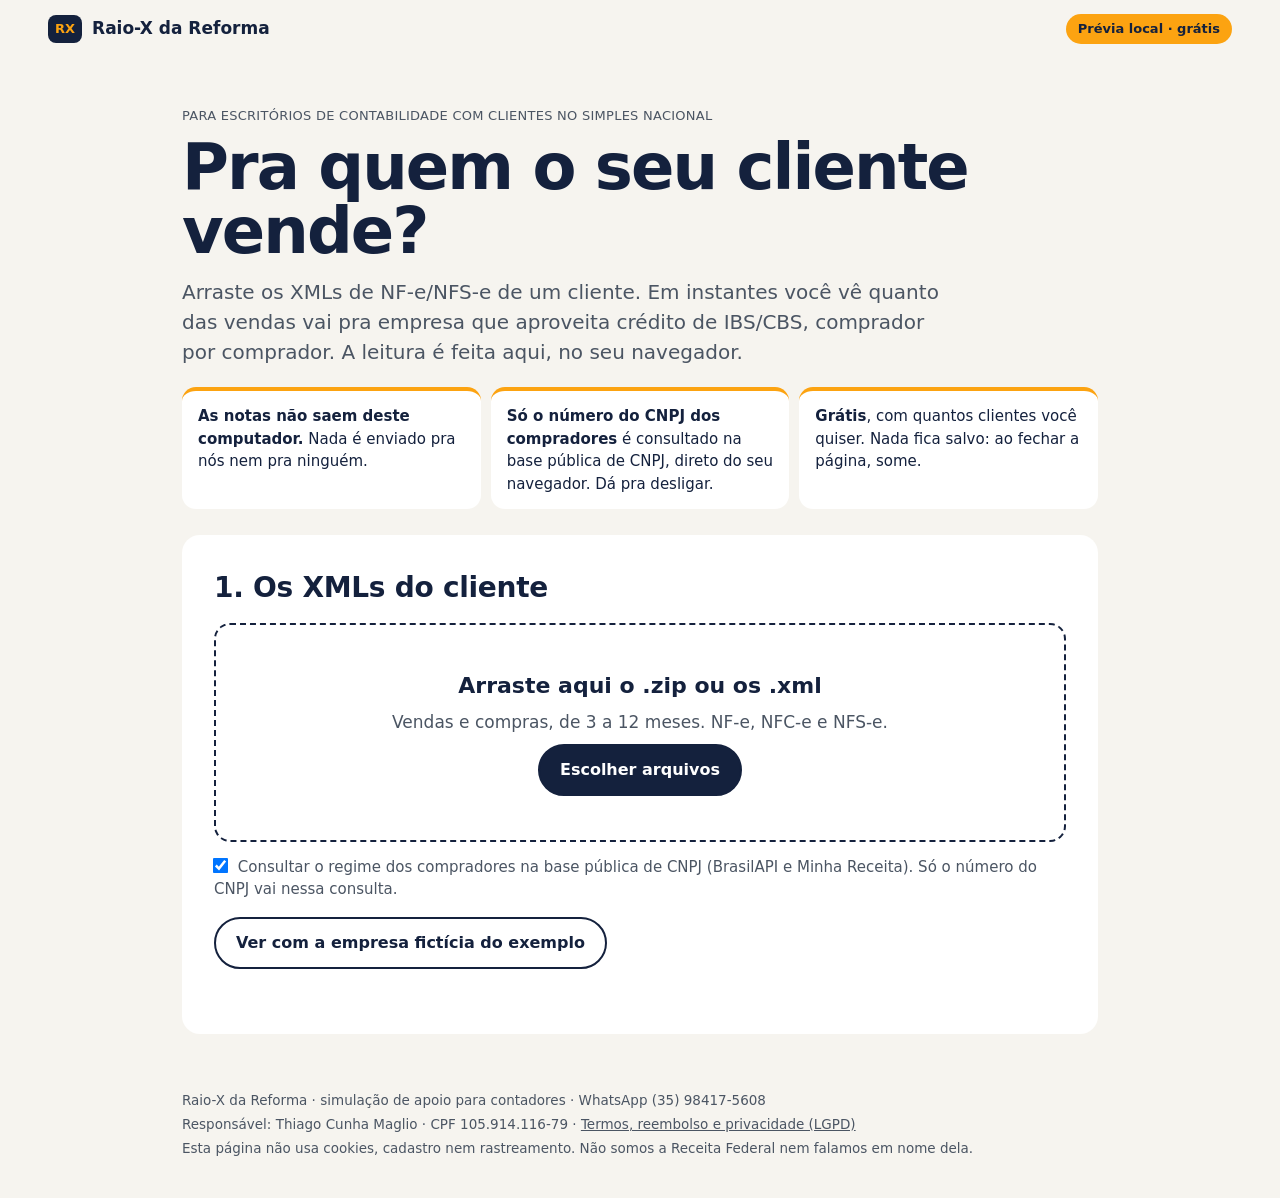
==== previa/index.html @ ca3b4e95 "Local preview page: XMLs read in the browser, buyer mix on screen, totals-only summary to download C" ====
<!doctype html>
<html lang="pt-BR">
<head>
<meta charset="utf-8">
<meta name="viewport" content="width=device-width, initial-scale=1">
<!-- The lock behind "as notas não saem deste computador": this page may only talk to its own site and to the two
     public CNPJ sources below. The browser itself blocks anything else. -->
<meta http-equiv="Content-Security-Policy" content="default-src 'none'; script-src 'self'; style-src 'self'; img-src 'self' data:; connect-src 'self' https://brasilapi.com.br https://minhareceita.org; base-uri 'none'; form-action 'none'">
<meta name="referrer" content="no-referrer">
<title>Prévia local · Raio-X da Reforma</title>
<meta name="description" content="Para contadores: veja quanto das vendas de um cliente do Simples vai pra quem aproveita crédito de IBS/CBS. Os XMLs são lidos no seu navegador e não são enviados.">
<meta name="theme-color" content="#14213d">
<meta property="og:title" content="Prévia local · Raio-X da Reforma">
<meta property="og:description" content="Pra quem o seu cliente do Simples vende? Os XMLs são lidos no seu navegador e não saem do seu computador.">
<meta property="og:locale" content="pt_BR">
<link rel="icon" href="../img/icon.svg" type="image/svg+xml">
<link rel="stylesheet" href="previa.css">
</head>
<body>

<header class="topo">
  <a class="marca" href="../" aria-label="Raio-X da Reforma, página inicial"><span class="marca__selo" aria-hidden="true">RX</span>Raio-X da Reforma</a>
  <span class="etiqueta">Prévia local · grátis</span>
</header>

<main>
<section class="abre">
  <p class="rotulo">Para escritórios de contabilidade com clientes no Simples Nacional</p>
  <h1>Pra quem o seu cliente vende?</h1>
  <p class="sub">Arraste os XMLs de NF-e/NFS-e de um cliente. Em instantes você vê quanto das vendas vai pra empresa que aproveita crédito de IBS/CBS, comprador por comprador. A leitura é feita aqui, no seu navegador.</p>
  <ul class="garantias">
    <li><b>As notas não saem deste computador.</b> Nada é enviado pra nós nem pra ninguém.</li>
    <li><b>Só o número do CNPJ dos compradores</b> é consultado na base pública de CNPJ, direto do seu navegador. Dá pra desligar.</li>
    <li><b>Grátis</b>, com quantos clientes você quiser. Nada fica salvo: ao fechar a página, some.</li>
  </ul>
</section>

<section class="cartao" id="entrada" aria-labelledby="t-entrada">
  <h2 id="t-entrada">1. Os XMLs do cliente</h2>
  <div class="solta" id="solta" tabindex="0" role="button" aria-describedby="solta-dica">
    <p class="solta__titulo">Arraste aqui o .zip ou os .xml</p>
    <p id="solta-dica">Vendas e compras, de 3 a 12 meses. NF-e, NFC-e e NFS-e.</p>
    <button type="button" class="botao" id="escolher">Escolher arquivos</button>
    <input type="file" id="arquivos" multiple accept=".xml,.zip,application/zip,text/xml,application/xml" hidden>
  </div>
  <label class="opcao"><input type="checkbox" id="consultar" checked> Consultar o regime dos compradores na base pública de CNPJ (BrasilAPI e Minha Receita). Só o número do CNPJ vai nessa consulta.</label>
  <p class="acoes"><button type="button" class="botao botao--linha" id="demo">Ver com a empresa fictícia do exemplo</button></p>
  <p class="aviso" id="status" role="status" aria-live="polite"></p>
</section>

<section class="cartao" id="resultado" hidden aria-labelledby="t-resultado">
  <h2 id="t-resultado">2. O que as notas mostram</h2>
  <p class="exemplo" id="eh-exemplo" hidden>EXEMPLO COM EMPRESA FICTÍCIA. Os números ilustram a prévia, não se referem a ninguém real.</p>
  <p id="empresa-linha"></p>
  <p class="opcao" id="varias" hidden><label>Os arquivos têm notas emitidas por mais de um CNPJ. Empresa analisada: <select id="emissor"></select></label></p>

  <div class="numeros">
    <div class="numero numero--forte"><b id="n-credito">–</b><span>das vendas vão pra empresas fora do Simples, que aproveitam crédito</span></div>
    <div class="numero"><b id="n-vendas">–</b><span id="n-vendas-nota">vendas por ano (projeção pelas notas)</span></div>
    <div class="numero"><b id="n-incerto">–</b><span>das vendas pra CNPJ sem consulta</span></div>
  </div>
  <p class="aviso" id="progresso" role="status" aria-live="polite"></p>

  <h3>Pra quem ele vende</h3>
  <div class="rolagem"><table id="t-grupos"><thead><tr><th>Tipo de comprador</th><th>Vendas/ano</th><th>%</th></tr></thead><tbody></tbody></table></div>

  <h3>Maiores compradores</h3>
  <div class="rolagem"><table id="t-compradores"><thead><tr><th>CNPJ</th><th>Nome na base pública</th><th>Situação</th><th>Vendas no período</th><th>%</th></tr></thead><tbody></tbody></table></div>
  <p class="pequeno" id="mais-compradores"></p>

  <h3>De quem ele compra</h3>
  <div class="rolagem"><table id="t-compras"><tbody></tbody></table></div>

  <div class="leitura">
    <p><b>Como ler.</b> Quanto maior a fatia vendida pra empresas fora do Simples, mais o IBS/CBS por fora tende a pesar a favor, porque esses compradores passam a aproveitar o crédito cheio. A partir de que percentual compensa muda de empresa pra empresa: depende do anexo, da faixa do Simples e das compras. No exemplo fictício do nosso site, esse ponto foi 70%.</p>
    <p class="pequeno">Limites: a base pública diz se o comprador é do Simples ou MEI, mas não diz se uma empresa do Simples optou pelo IBS/CBS por fora (ela também aproveita crédito); confirme com os maiores compradores. Órgão público, associação, condomínio e pessoa física com CNPJ não entram como quem aproveita crédito. Entram só notas de venda e de compra autorizadas; remessas são ignoradas e devoluções, descontadas. Isto é apoio pra sua análise, não substitui a sua revisão.</p>
  </div>
  <details><summary>Arquivos e itens ignorados</summary><p class="pequeno" id="ignorados"></p></details>
</section>

<section class="cartao cartao--escuro" id="pedido" hidden aria-labelledby="t-pedido">
  <h2 id="t-pedido">3. Quer o resultado em reais, de 2027 a 2033?</h2>
  <p>O relatório completo mostra o ponto de equilíbrio desta empresa e o ganho ou a perda com o IBS/CBS por fora em 2027, 2029, 2031 e 2033, num PDF com o nome do seu escritório. <b>O primeiro é grátis</b>; depois, <span id="preco">R$ 49</span> por relatório.</p>
  <p>Você não precisa mandar as notas. Baixe o <b>resumo</b> (só totais) e envie no nosso WhatsApp.</p>
  <div class="campos">
    <label>Nome da empresa (como sai no PDF)<input type="text" id="f-empresa" maxlength="80" autocomplete="off"></label>
    <label>Anexo do Simples hoje
      <select id="f-anexo">
        <option value="">Escolha</option>
        <option value="I">Anexo I · comércio</option>
        <option value="II">Anexo II · indústria</option>
        <option value="III">Anexo III · serviços</option>
        <option value="IV">Anexo IV · serviços</option>
        <option value="V">Anexo V · serviços</option>
      </select>
    </label>
    <label>Nome do escritório (como sai no PDF)<input type="text" id="f-escritorio" maxlength="80" autocomplete="organization"></label>
  </div>
  <p class="acoes">
    <button type="button" class="botao botao--acento" id="baixar">Baixar o resumo</button>
    <a class="botao botao--linha" id="zap" target="_blank" rel="noopener">Abrir o WhatsApp</a>
  </p>
  <p class="aviso" id="pedido-status" role="status" aria-live="polite"></p>
  <p class="pequeno">O resumo leva os totais por mês, por produto (NCM ou NBS, com a descrição do item) e por tipo de comprador, o CNPJ da empresa analisada e o que você digitou acima. Não leva as notas, nem CNPJ ou nome de comprador e de fornecedor, nem CPF.</p>
  <details><summary>Ver o conteúdo do resumo antes de enviar</summary><pre id="ver-resumo"></pre></details>
</section>

<section class="cartao" id="carteira" hidden aria-labelledby="t-carteira">
  <h2 id="t-carteira">Clientes que você já olhou nesta sessão</h2>
  <div class="rolagem"><table id="t-carteira-lista"><thead><tr><th>Empresa</th><th>Vendas/ano</th><th>% pra quem aproveita crédito</th><th>% sem consulta</th></tr></thead><tbody></tbody></table></div>
  <p class="acoes"><button type="button" class="botao" id="outro">Analisar outro cliente</button></p>
  <p class="pequeno">A lista fica só na memória desta página e some quando você fecha ou recarrega.</p>
</section>
</main>

<footer class="rodape">
  <p>Raio-X da Reforma · simulação de apoio para contadores · WhatsApp <span data-fone></span></p>
  <p>Responsável: <span data-vendedor>(em definição)</span> · <a href="../termos.html">Termos, reembolso e privacidade (LGPD)</a></p>
  <p>Esta página não usa cookies, cadastro nem rastreamento. Não somos a Receita Federal nem falamos em nome dela.</p>
</footer>

<script src="../config.js"></script>
<script src="core.js"></script>
<script src="app.js"></script>
</body>
</html>
---- previa/previa.css ----
/* Prévia local. Same palette as the site (navy #14213d, paper #f6f4ef, amber #fca311); system fonts only, so the page
   needs no outside request besides the CNPJ lookups. */
:root { --base: #14213d; --base-2: #1d2d52; --neutro: #fff; --papel: #f6f4ef; --acento: #fca311; --suave: #4b5563; --linha: #d9dce3; --ok: #166534; }
* { box-sizing: border-box; margin: 0; }
body { font-family: system-ui, -apple-system, "Segoe UI", Roboto, sans-serif; background: var(--papel); color: var(--base); font-size: 17px; line-height: 1.5; }
a { color: inherit; }
[hidden] { display: none !important; }
.topo { display: flex; justify-content: space-between; align-items: center; gap: 12px; padding: 14px clamp(16px, 4vw, 48px); }
.marca { display: flex; align-items: center; gap: 10px; font-weight: 800; text-decoration: none; }
.marca__selo { background: var(--base); color: var(--acento); border-radius: 8px; padding: 4px 7px; font-size: 13px; }
.etiqueta { font-size: 13px; font-weight: 700; background: var(--acento); border-radius: 999px; padding: 5px 12px; white-space: nowrap; }
main { max-width: 980px; margin: 0 auto; padding: 0 clamp(16px, 4vw, 32px) 48px; display: grid; gap: 22px; }
.abre { padding: clamp(20px, 5vw, 48px) 0 4px; }
.rotulo { font-size: 13px; color: var(--suave); letter-spacing: .02em; text-transform: uppercase; }
h1 { font-size: clamp(34px, 6.5vw, 64px); line-height: 1; letter-spacing: -.03em; margin: 10px 0 14px; }
.sub { font-size: clamp(17px, 2.2vw, 20px); color: var(--suave); max-width: 760px; }
.garantias { list-style: none; padding: 0; margin-top: 20px; display: grid; gap: 10px; grid-template-columns: repeat(3, 1fr); }
.garantias li { background: var(--neutro); border-radius: 14px; padding: 14px 16px; font-size: 15px; border-top: 4px solid var(--acento); }
.cartao { background: var(--neutro); border-radius: 18px; padding: clamp(18px, 3.5vw, 32px); }
.cartao--escuro { background: var(--base); color: var(--neutro); }
h2 { font-size: clamp(22px, 3vw, 28px); letter-spacing: -.01em; margin-bottom: 14px; }
h3 { font-size: 18px; margin: 26px 0 8px; }
.solta { border: 2px dashed var(--base); border-radius: 16px; padding: clamp(22px, 5vw, 44px) 16px; text-align: center; display: grid; gap: 8px; justify-items: center; cursor: pointer; transition: background .15s; }
.solta:hover, .solta:focus-visible, .solta.sobre { background: #fff6e2; outline: none; }
.solta__titulo { font-size: 22px; font-weight: 800; }
.solta p { color: var(--suave); }
.solta .solta__titulo { color: var(--base); }
.botao { font: inherit; font-weight: 700; font-size: 16px; padding: 12px 20px; border-radius: 999px; border: 2px solid var(--base); background: var(--base); color: var(--neutro); cursor: pointer; text-decoration: none; display: inline-block; }
.botao:hover { filter: brightness(1.15); }
.botao:focus-visible, select:focus-visible, input:focus-visible, summary:focus-visible { outline: 3px solid var(--acento); outline-offset: 2px; }
.botao--linha { background: transparent; color: inherit; border-color: currentColor; }
.botao--acento { background: var(--acento); border-color: var(--acento); color: var(--base); }
.botao[disabled], .botao[aria-disabled="true"] { opacity: .45; cursor: not-allowed; }
.opcao { display: block; margin-top: 14px; font-size: 15px; color: var(--suave); }
.opcao input { margin-right: 6px; transform: scale(1.2); }
.acoes { margin-top: 16px; display: flex; flex-wrap: wrap; gap: 10px; }
.aviso { margin-top: 12px; font-size: 15px; font-weight: 600; min-height: 1.4em; }
.aviso.erro { color: #b91c1c; }
.exemplo { color: #b45309; font-weight: 800; margin-bottom: 10px; }
.numeros { display: grid; grid-template-columns: 1.3fr 1fr 1fr; gap: 12px; margin: 16px 0 4px; }
.numero { border: 1px solid var(--linha); border-radius: 14px; padding: 16px; }
.numero b { display: block; font-size: clamp(28px, 4.5vw, 40px); line-height: 1.1; letter-spacing: -.02em; }
.numero span { font-size: 14px; color: var(--suave); }
.numero--forte { background: var(--base); color: var(--neutro); border-color: var(--base); }
.numero--forte b { color: var(--acento); font-size: clamp(40px, 7vw, 64px); }
.numero--forte span { color: #d6dbe6; }
table { width: 100%; border-collapse: collapse; font-size: 15px; }
th, td { padding: 9px 8px; border-bottom: 1px solid var(--linha); text-align: right; vertical-align: top; }
th:first-child, td:first-child, td.esq, th.esq { text-align: left; }
th { font-size: 13px; color: var(--suave); font-weight: 600; }
td.barra { width: 28%; }
td.barra i { display: block; height: 12px; border-radius: 4px; background: var(--base); min-width: 2px; }
tr.credito td { font-weight: 700; }
tr.credito td.barra i { background: var(--acento); }
.selo { display: inline-block; font-size: 12px; font-weight: 700; border-radius: 999px; padding: 2px 9px; background: #eef0f5; white-space: nowrap; }
.selo--regular { background: #fde9bd; }
.rolagem { overflow-x: auto; max-width: 100%; }
main > * { min-width: 0; }
.cartao, .abre { overflow-wrap: anywhere; }
td, th { overflow-wrap: normal; }
.leitura { margin-top: 22px; background: var(--papel); border-radius: 14px; padding: 16px 18px; display: grid; gap: 8px; }
.pequeno { font-size: 13.5px; color: var(--suave); margin-top: 8px; }
.cartao--escuro .pequeno { color: #c9cfdc; }
details { margin-top: 14px; font-size: 15px; }
summary { cursor: pointer; font-weight: 600; }
pre { margin-top: 10px; padding: 12px; background: var(--base-2); color: #e8ecf4; border-radius: 10px; font-size: 12px; line-height: 1.45; max-height: 320px; overflow: auto; white-space: pre-wrap; word-break: break-all; }
.campos { display: grid; grid-template-columns: 1.2fr .9fr 1.2fr; gap: 12px; margin-top: 16px; }
.campos label { display: grid; gap: 6px; font-size: 14px; font-weight: 600; }
.campos input, .campos select, #emissor { font: inherit; padding: 11px 12px; border-radius: 10px; border: 1.5px solid var(--linha); background: var(--neutro); color: var(--base); width: 100%; }
.rodape { max-width: 980px; margin: 0 auto; padding: 8px clamp(16px, 4vw, 32px) 40px; font-size: 13.5px; color: var(--suave); display: grid; gap: 4px; }
@media (max-width: 760px) {
  .garantias, .numeros, .campos { grid-template-columns: 1fr; }
  th, td { padding: 8px 5px; font-size: 14px; }
  td.barra, th.barra { display: none; }
}
@media (prefers-reduced-motion: reduce) { * { transition: none !important; } }
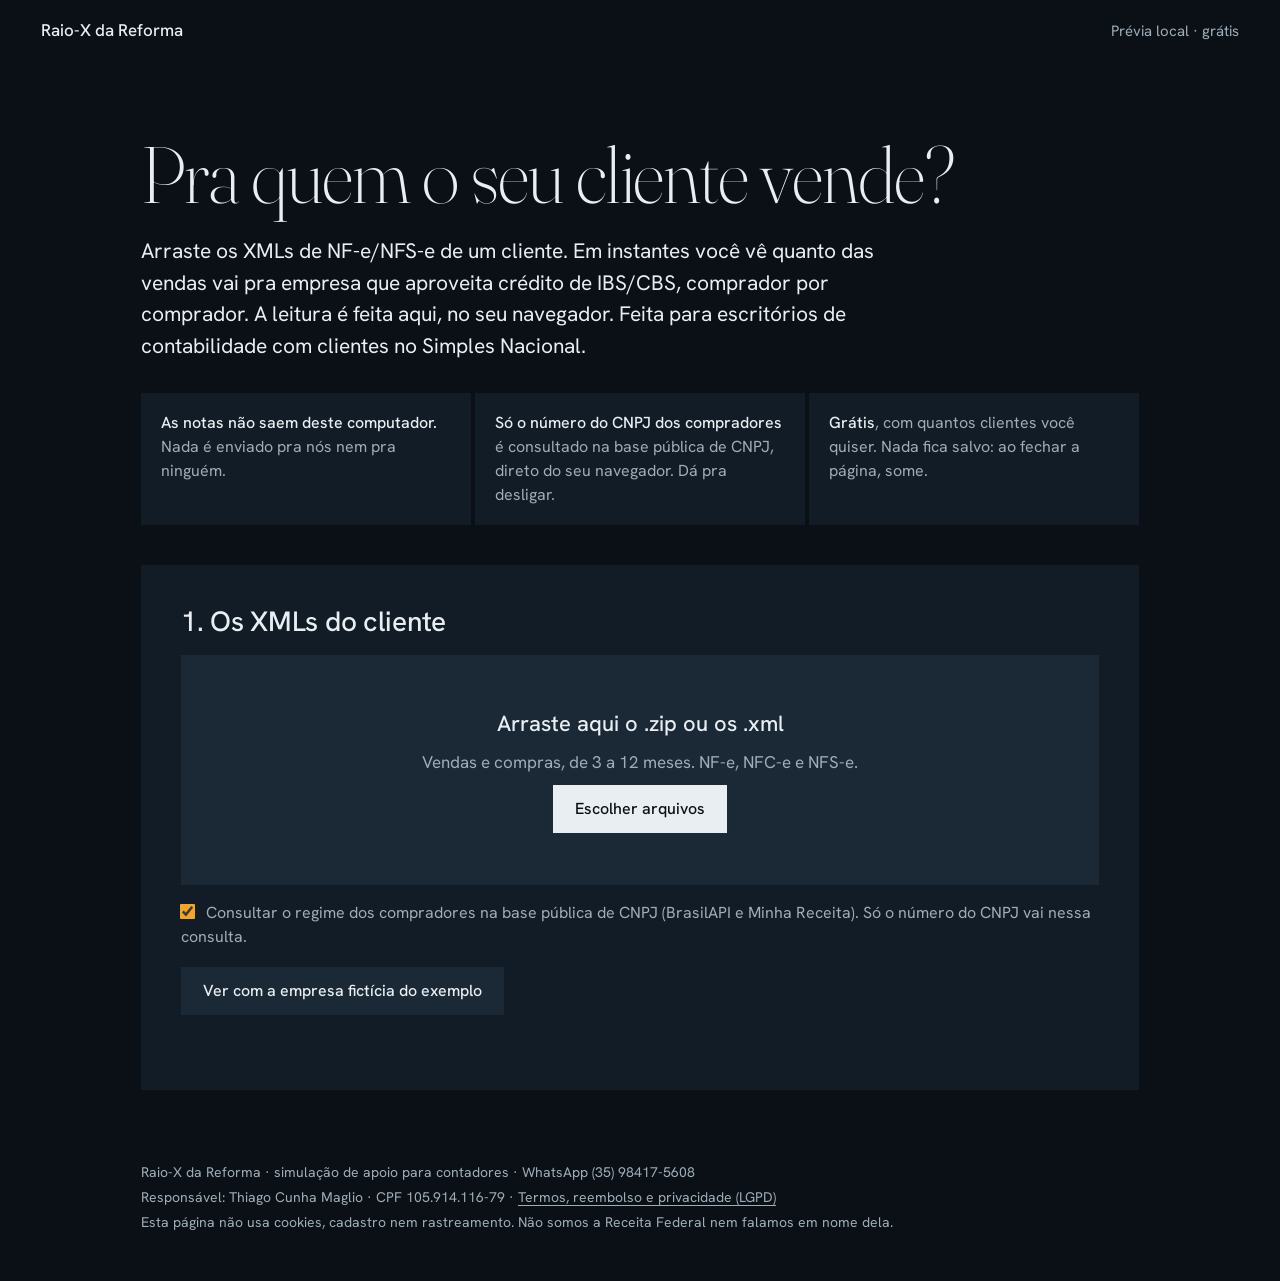
==== commit 5507c9a8: "site: rebuild home, terms and local preview in the dark-room look (WIP) Co-Authored-By: Claude Fable" ====
--- a/previa/index.html
+++ b/previa/index.html
@@ -5,11 +5,11 @@
 <meta name="viewport" content="width=device-width, initial-scale=1">
 <!-- The lock behind "as notas não saem deste computador": this page may only talk to its own site and to the two
      public CNPJ sources below. The browser itself blocks anything else. -->
-<meta http-equiv="Content-Security-Policy" content="default-src 'none'; script-src 'self'; style-src 'self'; img-src 'self' data:; connect-src 'self' https://brasilapi.com.br https://minhareceita.org; base-uri 'none'; form-action 'none'">
+<meta http-equiv="Content-Security-Policy" content="default-src 'none'; script-src 'self'; style-src 'self'; font-src 'self'; img-src 'self' data:; connect-src 'self' https://brasilapi.com.br https://minhareceita.org; base-uri 'none'; form-action 'none'">
 <meta name="referrer" content="no-referrer">
 <title>Prévia local · Raio-X da Reforma</title>
 <meta name="description" content="Para contadores: veja quanto das vendas de um cliente do Simples vai pra quem aproveita crédito de IBS/CBS. Os XMLs são lidos no seu navegador e não são enviados.">
-<meta name="theme-color" content="#14213d">
+<meta name="theme-color" content="#0a1016">
 <meta property="og:title" content="Prévia local · Raio-X da Reforma">
 <meta property="og:description" content="Pra quem o seu cliente do Simples vende? Os XMLs são lidos no seu navegador e não saem do seu computador.">
 <meta property="og:locale" content="pt_BR">
@@ -19,15 +19,14 @@
 <body>
 
 <header class="topo">
-  <a class="marca" href="../" aria-label="Raio-X da Reforma, página inicial"><span class="marca__selo" aria-hidden="true">RX</span>Raio-X da Reforma</a>
+  <a class="marca" href="../" aria-label="Raio-X da Reforma, página inicial">Raio-X da Reforma</a>
   <span class="etiqueta">Prévia local · grátis</span>
 </header>
 
 <main>
 <section class="abre">
-  <p class="rotulo">Para escritórios de contabilidade com clientes no Simples Nacional</p>
   <h1>Pra quem o seu cliente vende?</h1>
-  <p class="sub">Arraste os XMLs de NF-e/NFS-e de um cliente. Em instantes você vê quanto das vendas vai pra empresa que aproveita crédito de IBS/CBS, comprador por comprador. A leitura é feita aqui, no seu navegador.</p>
+  <p class="sub">Arraste os XMLs de NF-e/NFS-e de um cliente. Em instantes você vê quanto das vendas vai pra empresa que aproveita crédito de IBS/CBS, comprador por comprador. A leitura é feita aqui, no seu navegador. Feita para escritórios de contabilidade com clientes no Simples Nacional.</p>
   <ul class="garantias">
     <li><b>As notas não saem deste computador.</b> Nada é enviado pra nós nem pra ninguém.</li>
     <li><b>Só o número do CNPJ dos compradores</b> é consultado na base pública de CNPJ, direto do seu navegador. Dá pra desligar.</li>
--- a/previa/previa.css
+++ b/previa/previa.css
@@ -1,76 +1,84 @@
-/* Prévia local. Same palette as the site (navy #14213d, paper #f6f4ef, amber #fca311); system fonts only, so the page
-   needs no outside request besides the CNPJ lookups. */
-:root { --base: #14213d; --base-2: #1d2d52; --neutro: #fff; --papel: #f6f4ef; --acento: #fca311; --suave: #4b5563; --linha: #d9dce3; --ok: #166534; }
+/* Prévia local. Same dark room as the site: blue-black ground, light ink, amber for the one thing that matters.
+   Fonts are served by this site, so the page still needs no outside request besides the CNPJ lookups. */
+@font-face { font-family: "Hanken Grotesk"; font-style: normal; font-weight: 400 600; font-display: swap; src: url("../fonts/hankengrotesk-normal-400-600.woff2") format("woff2"); }
+@font-face { font-family: "Fraunces"; font-style: normal; font-weight: 100 400; font-display: swap; src: url("../fonts/fraunces-normal-100-400.woff2") format("woff2"); }
+:root { --bg: #0a1016; --surface: #121c26; --raised: #1b2937; --ink: #e8eef2; --muted: #9fadb9; --accent: #f5a524; --linha: #2a3a4a; --m: clamp(20px, 3.2vw, 44px); }
 * { box-sizing: border-box; margin: 0; }
-body { font-family: system-ui, -apple-system, "Segoe UI", Roboto, sans-serif; background: var(--papel); color: var(--base); font-size: 17px; line-height: 1.5; }
-a { color: inherit; }
+body { font: 400 1.0625rem/1.5 "Hanken Grotesk", system-ui, -apple-system, "Segoe UI", sans-serif; background: var(--bg); color: var(--ink); }
+a { color: inherit; text-underline-offset: 0.18em; }
+a:hover { color: var(--accent); }
 [hidden] { display: none !important; }
-.topo { display: flex; justify-content: space-between; align-items: center; gap: 12px; padding: 14px clamp(16px, 4vw, 48px); }
-.marca { display: flex; align-items: center; gap: 10px; font-weight: 800; text-decoration: none; }
-.marca__selo { background: var(--base); color: var(--acento); border-radius: 8px; padding: 4px 7px; font-size: 13px; }
-.etiqueta { font-size: 13px; font-weight: 700; background: var(--acento); border-radius: 999px; padding: 5px 12px; white-space: nowrap; }
-main { max-width: 980px; margin: 0 auto; padding: 0 clamp(16px, 4vw, 32px) 48px; display: grid; gap: 22px; }
-.abre { padding: clamp(20px, 5vw, 48px) 0 4px; }
-.rotulo { font-size: 13px; color: var(--suave); letter-spacing: .02em; text-transform: uppercase; }
-h1 { font-size: clamp(34px, 6.5vw, 64px); line-height: 1; letter-spacing: -.03em; margin: 10px 0 14px; }
-.sub { font-size: clamp(17px, 2.2vw, 20px); color: var(--suave); max-width: 760px; }
-.garantias { list-style: none; padding: 0; margin-top: 20px; display: grid; gap: 10px; grid-template-columns: repeat(3, 1fr); }
-.garantias li { background: var(--neutro); border-radius: 14px; padding: 14px 16px; font-size: 15px; border-top: 4px solid var(--acento); }
-.cartao { background: var(--neutro); border-radius: 18px; padding: clamp(18px, 3.5vw, 32px); }
-.cartao--escuro { background: var(--base); color: var(--neutro); }
-h2 { font-size: clamp(22px, 3vw, 28px); letter-spacing: -.01em; margin-bottom: 14px; }
-h3 { font-size: 18px; margin: 26px 0 8px; }
-.solta { border: 2px dashed var(--base); border-radius: 16px; padding: clamp(22px, 5vw, 44px) 16px; text-align: center; display: grid; gap: 8px; justify-items: center; cursor: pointer; transition: background .15s; }
-.solta:hover, .solta:focus-visible, .solta.sobre { background: #fff6e2; outline: none; }
-.solta__titulo { font-size: 22px; font-weight: 800; }
-.solta p { color: var(--suave); }
-.solta .solta__titulo { color: var(--base); }
-.botao { font: inherit; font-weight: 700; font-size: 16px; padding: 12px 20px; border-radius: 999px; border: 2px solid var(--base); background: var(--base); color: var(--neutro); cursor: pointer; text-decoration: none; display: inline-block; }
-.botao:hover { filter: brightness(1.15); }
-.botao:focus-visible, select:focus-visible, input:focus-visible, summary:focus-visible { outline: 3px solid var(--acento); outline-offset: 2px; }
-.botao--linha { background: transparent; color: inherit; border-color: currentColor; }
-.botao--acento { background: var(--acento); border-color: var(--acento); color: var(--base); }
-.botao[disabled], .botao[aria-disabled="true"] { opacity: .45; cursor: not-allowed; }
-.opcao { display: block; margin-top: 14px; font-size: 15px; color: var(--suave); }
-.opcao input { margin-right: 6px; transform: scale(1.2); }
-.acoes { margin-top: 16px; display: flex; flex-wrap: wrap; gap: 10px; }
-.aviso { margin-top: 12px; font-size: 15px; font-weight: 600; min-height: 1.4em; }
-.aviso.erro { color: #b91c1c; }
-.exemplo { color: #b45309; font-weight: 800; margin-bottom: 10px; }
-.numeros { display: grid; grid-template-columns: 1.3fr 1fr 1fr; gap: 12px; margin: 16px 0 4px; }
-.numero { border: 1px solid var(--linha); border-radius: 14px; padding: 16px; }
-.numero b { display: block; font-size: clamp(28px, 4.5vw, 40px); line-height: 1.1; letter-spacing: -.02em; }
-.numero span { font-size: 14px; color: var(--suave); }
-.numero--forte { background: var(--base); color: var(--neutro); border-color: var(--base); }
-.numero--forte b { color: var(--acento); font-size: clamp(40px, 7vw, 64px); }
-.numero--forte span { color: #d6dbe6; }
-table { width: 100%; border-collapse: collapse; font-size: 15px; }
-th, td { padding: 9px 8px; border-bottom: 1px solid var(--linha); text-align: right; vertical-align: top; }
+.topo { display: flex; justify-content: space-between; align-items: center; gap: 12px; padding: 18px var(--m); }
+.marca { font-weight: 500; text-decoration: none; }
+.etiqueta { font-size: 0.9375rem; color: var(--muted); white-space: nowrap; }
+main { max-width: 1080px; margin: 0 auto; padding: 0 var(--m) 64px; display: grid; gap: 24px; }
+.abre { padding: clamp(24px, 6vw, 72px) 0 16px; }
+h1 { font: 200 clamp(2.4rem, 6.4vw, 5rem)/1.02 "Fraunces", Georgia, serif; font-variation-settings: "opsz" 144; letter-spacing: -0.015em; margin-bottom: 20px; text-wrap: balance; }
+.sub { font-size: clamp(1.125rem, 2vw, 1.3125rem); max-width: 62ch; }
+.garantias { list-style: none; padding: 0; margin-top: 32px; display: grid; gap: 4px; grid-template-columns: repeat(3, 1fr); }
+.garantias li { background: var(--surface); padding: 18px 20px; font-size: 1rem; color: var(--muted); }
+.garantias b { color: var(--ink); font-weight: 500; }
+.cartao { background: var(--surface); padding: clamp(20px, 3.5vw, 40px); }
+.cartao--escuro { background: var(--ink); color: var(--bg); }
+.cartao--escuro a:hover { color: #8a5200; }
+h2 { font: 500 clamp(1.375rem, 2.6vw, 1.75rem)/1.2 "Hanken Grotesk", system-ui, sans-serif; letter-spacing: -0.01em; margin-bottom: 16px; }
+h3 { font-size: 1.125rem; font-weight: 500; margin: 30px 0 8px; }
+.solta { background: var(--raised); padding: clamp(26px, 5vw, 52px) 16px; text-align: center; display: grid; gap: 10px; justify-items: center; cursor: pointer; transition: background-color .15s; }
+.solta:hover, .solta:focus-visible, .solta.sobre { background: #24364a; }
+.solta__titulo { font-size: 1.375rem; font-weight: 500; color: var(--ink); }
+.solta p { color: var(--muted); }
+.solta .solta__titulo { color: var(--ink); }
+.botao { font: inherit; font-weight: 500; font-size: 1rem; min-height: 48px; padding: 0 22px; border: 0; background: var(--ink); color: var(--bg); cursor: pointer; text-decoration: none; display: inline-flex; align-items: center; transition: background-color .2s; }
+.botao:hover { background: var(--accent); color: var(--bg); }
+.botao:focus-visible, select:focus-visible, input:focus-visible, summary:focus-visible, .solta:focus-visible { outline: 2px solid var(--accent); outline-offset: 3px; }
+.botao--linha { background: var(--raised); color: var(--ink); }
+.botao--acento { background: var(--accent); color: var(--bg); }
+.cartao--escuro .botao--linha { background: var(--bg); color: var(--ink); }
+.cartao--escuro .botao--acento { background: var(--bg); color: var(--ink); }
+.cartao--escuro .botao:hover { background: #8a5200; color: #fff; }
+.botao[disabled], .botao[aria-disabled="true"] { opacity: .5; cursor: not-allowed; }
+.opcao { display: block; margin-top: 16px; font-size: 1rem; color: var(--muted); }
+.opcao input { margin-right: 8px; transform: scale(1.2); accent-color: var(--accent); }
+.acoes { margin-top: 18px; display: flex; flex-wrap: wrap; gap: 8px; }
+.aviso { margin-top: 12px; font-size: 1rem; font-weight: 500; min-height: 1.4em; }
+.aviso.erro { color: #ff9c8f; }
+.cartao--escuro .aviso.erro { color: #a3140a; }
+.exemplo { color: var(--accent); font-weight: 600; margin-bottom: 10px; }
+.numeros { display: grid; grid-template-columns: 1.3fr 1fr 1fr; gap: 4px; margin: 18px 0 4px; }
+.numero { background: var(--raised); padding: 20px; }
+.numero b { display: block; font: 200 clamp(2rem, 4.5vw, 3rem)/1.05 "Fraunces", Georgia, serif; font-variation-settings: "opsz" 144; letter-spacing: -0.02em; }
+.numero span { font-size: 0.9375rem; color: var(--muted); }
+.numero--forte { background: var(--ink); color: var(--bg); }
+.numero--forte b { font-size: clamp(3rem, 8vw, 5.5rem); font-weight: 100; }
+.numero--forte span { color: #33414d; }
+table { width: 100%; border-collapse: collapse; font-size: 0.9375rem; font-variant-numeric: tabular-nums; }
+th, td { padding: 10px 8px; border-bottom: 1px solid var(--linha); text-align: right; vertical-align: top; }
 th:first-child, td:first-child, td.esq, th.esq { text-align: left; }
-th { font-size: 13px; color: var(--suave); font-weight: 600; }
+th { font-size: 0.8125rem; color: var(--muted); font-weight: 400; }
 td.barra { width: 28%; }
-td.barra i { display: block; height: 12px; border-radius: 4px; background: var(--base); min-width: 2px; }
-tr.credito td { font-weight: 700; }
-tr.credito td.barra i { background: var(--acento); }
-.selo { display: inline-block; font-size: 12px; font-weight: 700; border-radius: 999px; padding: 2px 9px; background: #eef0f5; white-space: nowrap; }
-.selo--regular { background: #fde9bd; }
+td.barra i { display: block; height: 12px; background: #8ea5ba; min-width: 2px; }
+tr.credito td { font-weight: 600; }
+tr.credito td.barra i { background: var(--accent); }
+.selo { display: inline-block; font-size: 0.8125rem; font-weight: 500; padding: 2px 9px; background: var(--raised); white-space: nowrap; }
+.selo--regular { background: var(--accent); color: var(--bg); }
 .rolagem { overflow-x: auto; max-width: 100%; }
 main > * { min-width: 0; }
 .cartao, .abre { overflow-wrap: anywhere; }
 td, th { overflow-wrap: normal; }
-.leitura { margin-top: 22px; background: var(--papel); border-radius: 14px; padding: 16px 18px; display: grid; gap: 8px; }
-.pequeno { font-size: 13.5px; color: var(--suave); margin-top: 8px; }
-.cartao--escuro .pequeno { color: #c9cfdc; }
-details { margin-top: 14px; font-size: 15px; }
-summary { cursor: pointer; font-weight: 600; }
-pre { margin-top: 10px; padding: 12px; background: var(--base-2); color: #e8ecf4; border-radius: 10px; font-size: 12px; line-height: 1.45; max-height: 320px; overflow: auto; white-space: pre-wrap; word-break: break-all; }
-.campos { display: grid; grid-template-columns: 1.2fr .9fr 1.2fr; gap: 12px; margin-top: 16px; }
-.campos label { display: grid; gap: 6px; font-size: 14px; font-weight: 600; }
-.campos input, .campos select, #emissor { font: inherit; padding: 11px 12px; border-radius: 10px; border: 1.5px solid var(--linha); background: var(--neutro); color: var(--base); width: 100%; }
-.rodape { max-width: 980px; margin: 0 auto; padding: 8px clamp(16px, 4vw, 32px) 40px; font-size: 13.5px; color: var(--suave); display: grid; gap: 4px; }
+.leitura { margin-top: 24px; background: var(--raised); padding: 18px 20px; display: grid; gap: 8px; }
+.pequeno { font-size: 0.875rem; color: var(--muted); margin-top: 8px; }
+.cartao--escuro .pequeno { color: #33414d; }
+details { margin-top: 14px; font-size: 1rem; }
+summary { cursor: pointer; font-weight: 500; }
+pre { margin-top: 10px; padding: 12px; background: var(--bg); color: var(--ink); font: 0.8125rem/1.45 ui-monospace, Menlo, Consolas, monospace; max-height: 320px; overflow: auto; white-space: pre-wrap; word-break: break-all; }
+.campos { display: grid; grid-template-columns: 1.2fr .9fr 1.2fr; gap: 12px; margin-top: 18px; }
+.campos label { display: grid; gap: 6px; font-size: 0.9375rem; font-weight: 500; }
+.campos input, .campos select, #emissor { font: inherit; padding: 12px; border: 1px solid #7d8a96; border-radius: 0; background: #fff; color: var(--bg); width: 100%; }
+.rodape { max-width: 1080px; margin: 0 auto; padding: 8px var(--m) 48px; font-size: 0.875rem; color: var(--muted); display: grid; gap: 4px; }
 @media (max-width: 760px) {
   .garantias, .numeros, .campos { grid-template-columns: 1fr; }
-  th, td { padding: 8px 5px; font-size: 14px; }
+  th, td { padding: 8px 5px; font-size: 0.875rem; }
   td.barra, th.barra { display: none; }
+  .etiqueta { display: none; }
 }
 @media (prefers-reduced-motion: reduce) { * { transition: none !important; } }
